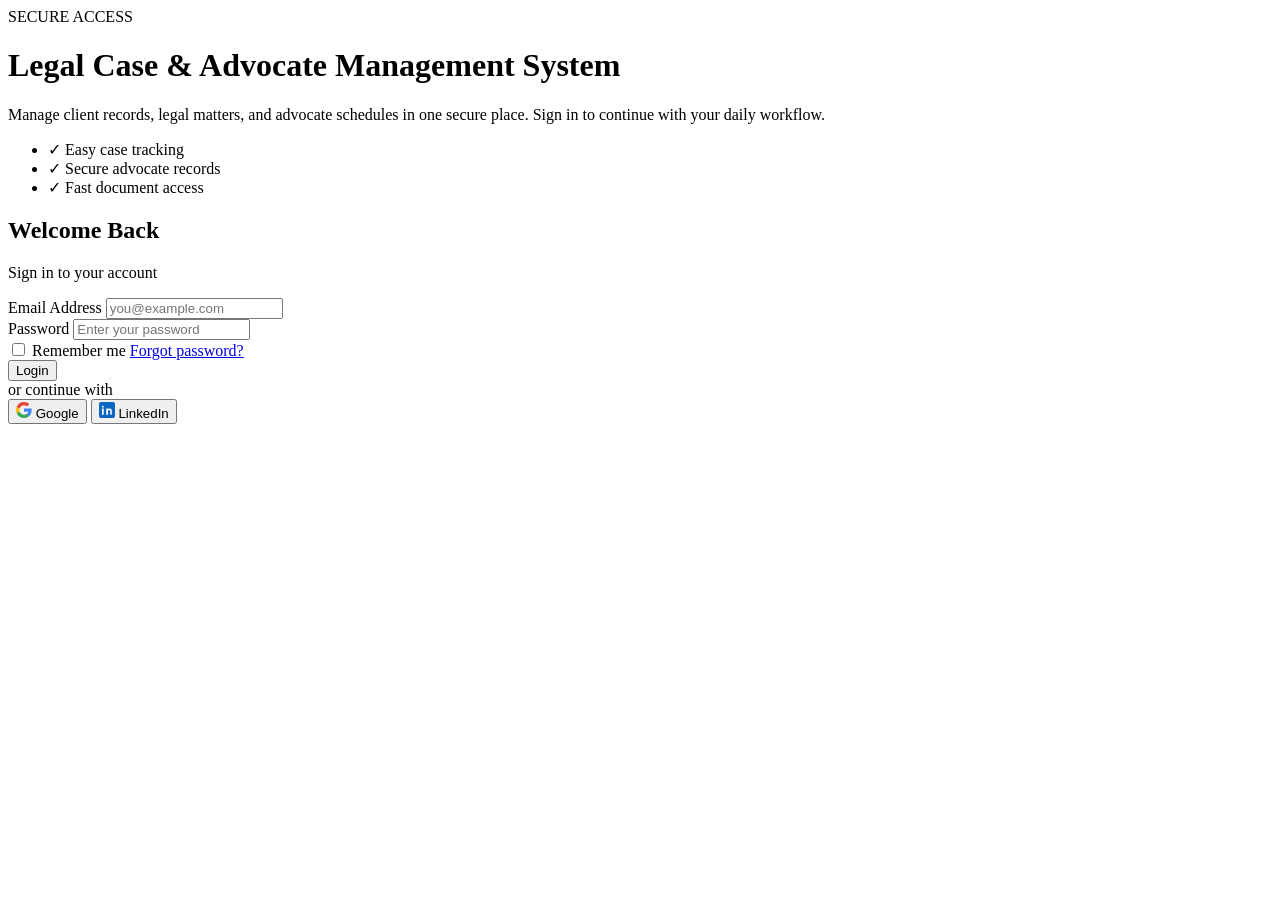
==== Auth-Login/login.html @ 061ab8a6 "Add updated Auth Login page" ====
<!DOCTYPE html>
<html lang="en">
<head>
<meta charset="UTF-8">
<meta name="viewport" content="width=device-width, initial-scale=1">
<title>Sign In — Legal Case &amp; Advocate Management System</title>

<link rel="preconnect" href="https://fonts.googleapis.com">
<link rel="preconnect" href="https://fonts.gstatic.com" crossorigin>
<link href="https://fonts.googleapis.com/css2?family=Spectral:wght@500;600;700&family=Karla:wght@400;500;600;700&display=swap" rel="stylesheet">

<link rel="stylesheet" href="css/login.css">
</head>

<body>

<div class="auth-card">

  <!-- ============ LEFT INFO PANEL ============ -->
  <div class="info-panel">
    <span class="tag">SECURE ACCESS</span>
    <h1>Legal Case &amp; Advocate Management System</h1>
    <p>Manage client records, legal matters, and advocate schedules in one secure place. Sign in to continue with your daily workflow.</p>

    <ul class="perks">
      <li><span class="tick">✓</span> Easy case tracking</li>
      <li><span class="tick">✓</span> Secure advocate records</li>
      <li><span class="tick">✓</span> Fast document access</li>
    </ul>
  </div>

  <!-- ============ RIGHT FORM PANEL ============ -->
  <div class="form-panel">

    <h2>Welcome Back</h2>
    <p class="sub">Sign in to your account</p>

    <!-- form + required + type="email" -> browser khud "@" check karega, JS ki zaroorat nahi -->
    <form action="dashboard.html">

      <div class="field">
        <label for="email">Email Address</label>
        <input type="email" id="email" name="email" placeholder="you@example.com" required>
      </div>

      <div class="field">
        <label for="password">Password</label>
        <input type="password" id="password" name="password" placeholder="Enter your password" required minlength="6">
      </div>

      <div class="row-between">
        <label class="remember">
          <input type="checkbox" id="remember">
          Remember me
        </label>
        <a href="#">Forgot password?</a>
      </div>

      <button class="btn-primary" type="submit">Login</button>

    </form>

    <div class="divider">or continue with</div>

    <div class="oauth">
      <button class="oauth-btn" type="button">
        <svg width="16" height="16" viewBox="0 0 18 18" xmlns="http://www.w3.org/2000/svg">
          <path d="M17.64 9.2c0-.64-.06-1.25-.16-1.84H9v3.48h4.84a4.14 4.14 0 0 1-1.8 2.72v2.26h2.9c1.7-1.57 2.7-3.87 2.7-6.62z" fill="#4285F4"/>
          <path d="M9 18c2.43 0 4.47-.8 5.96-2.18l-2.9-2.26c-.8.54-1.84.86-3.06.86-2.35 0-4.34-1.59-5.05-3.72H.95v2.33A9 9 0 0 0 9 18z" fill="#34A853"/>
          <path d="M3.95 10.7A5.4 5.4 0 0 1 3.67 9c0-.59.1-1.17.28-1.7V4.97H.95A9 9 0 0 0 0 9c0 1.45.35 2.83.95 4.03l3-2.33z" fill="#FBBC05"/>
          <path d="M9 3.58c1.32 0 2.51.46 3.44 1.35l2.58-2.58C13.46.89 11.43 0 9 0A9 9 0 0 0 .95 4.97l3 2.33C4.66 5.17 6.65 3.58 9 3.58z" fill="#EA4335"/>
        </svg>
        Google
      </button>
      <button class="oauth-btn" type="button">
        <svg width="16" height="16" viewBox="0 0 24 24" xmlns="http://www.w3.org/2000/svg">
          <rect width="24" height="24" rx="3" fill="#0A66C2"/>
          <path d="M7.1 9.6H4.4V19h2.7V9.6zM5.75 8.4c.92 0 1.5-.6 1.5-1.36-.02-.77-.58-1.35-1.48-1.35s-1.5.58-1.5 1.35c0 .76.57 1.36 1.46 1.36h.02zM19.6 19h-2.7v-5c0-1.26-.45-2.1-1.58-2.1-.86 0-1.37.58-1.6 1.14-.08.2-.1.48-.1.76V19h-2.7s.04-8.5 0-9.4h2.7v1.33c.36-.55 1-1.34 2.44-1.34 1.78 0 3.11 1.16 3.11 3.66V19z" fill="#FFFFFF"/>
        </svg>
        LinkedIn
      </button>
    </div>

  </div>

</div>

</body>
</html>
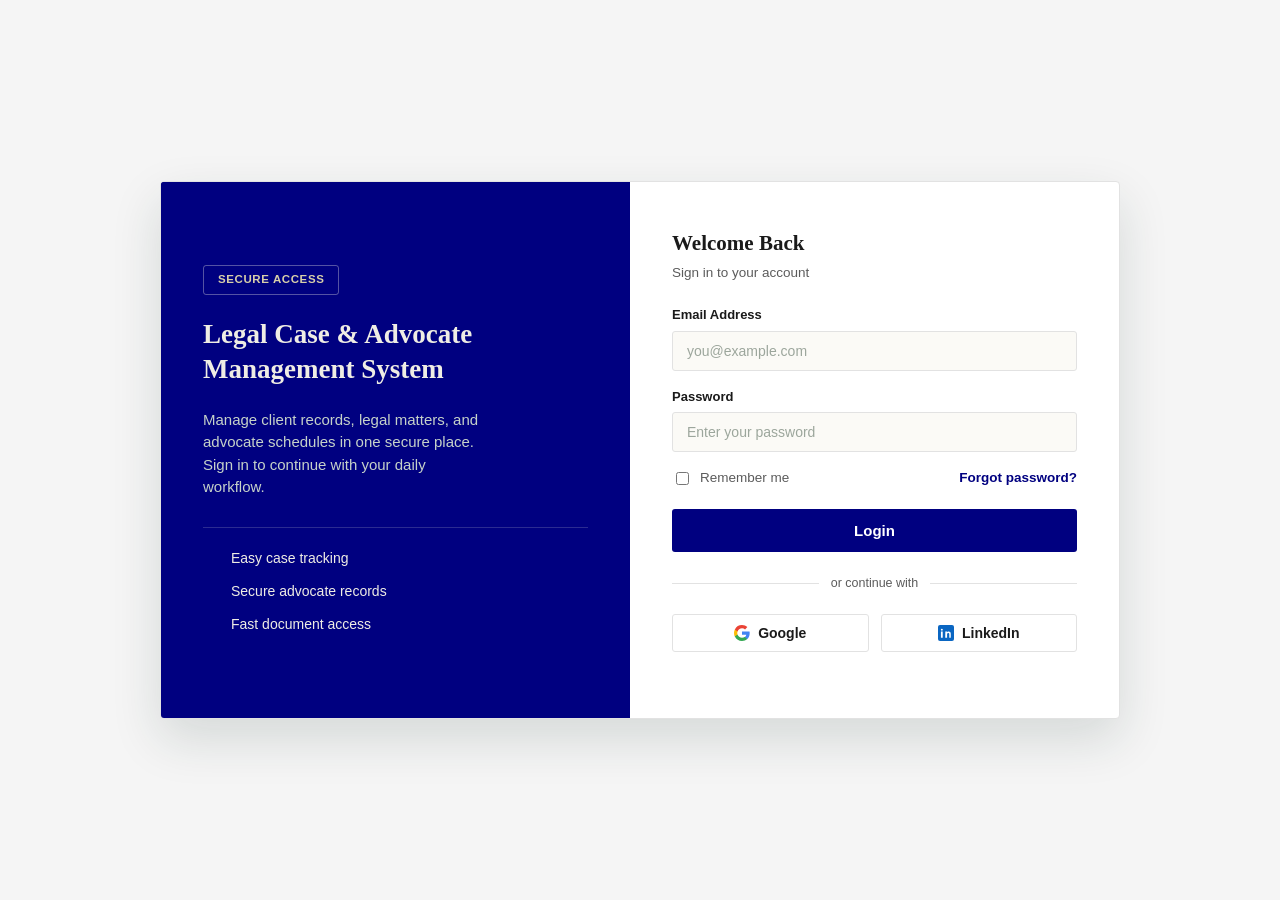
==== commit 4ec1ec6f: "Update Auth Login" ====
--- a/Auth-Login/login.html
+++ b/Auth-Login/login.html
@@ -9,7 +9,7 @@
 <link rel="preconnect" href="https://fonts.gstatic.com" crossorigin>
 <link href="https://fonts.googleapis.com/css2?family=Spectral:wght@500;600;700&family=Karla:wght@400;500;600;700&display=swap" rel="stylesheet">
 
-<link rel="stylesheet" href="css/login.css">
+<link rel="stylesheet" href="login.css">
 </head>
 
 <body>
--- a/Auth-Login/login.css
+++ b/Auth-Login/login.css
@@ -0,0 +1,292 @@
+/* ============================================================
+   COLORS - navy blue + light grey + white cards.
+   Team ke reference design se match kiya gaya navy blue theme.
+   ============================================================ */
+:root{
+  --navy:       #000080;
+  --navy-dark:  #00005C;
+  --navy-tint:  #E7E7F5;
+  --ink:        #1A1A1A;
+  --ink-soft:   #5B5B5B;
+  --paper:      #F5F5F5;
+  --card:       #FFFFFF;
+  --border:     #E2E2E2;
+}
+
+*{ box-sizing: border-box; }
+
+body{
+  margin: 0;
+  min-height: 100vh;
+  display: flex;
+  align-items: center;
+  justify-content: center;
+  background: var(--paper);
+  color: var(--ink);
+  font-family: 'Karla', Arial, sans-serif;
+  font-size: 15px;
+  line-height: 1.5;
+  padding: 24px;
+}
+
+h1, h2{
+  margin: 0;
+  font-family: 'Spectral', Georgia, serif;
+  font-weight: 600;
+}
+
+/* ============================================================
+   AUTH CARD
+   ============================================================ */
+.auth-card{
+  display: flex;
+  max-width: 960px;
+  width: 100%;
+  background: var(--card);
+  border-radius: 4px;
+  overflow: hidden;
+  box-shadow: 0 20px 50px rgba(21, 48, 41, 0.14);
+  border: 1px solid var(--border);
+}
+
+/* ---------- LEFT PANEL ---------- */
+.info-panel{
+  flex: 1 1 360px;
+  background: var(--navy);
+  color: #EFEDE4;
+  padding: 48px 42px;
+  display: flex;
+  flex-direction: column;
+  justify-content: center;
+  gap: 22px;
+  position: relative;
+}
+
+.info-panel::before{
+  content: "";
+  position: absolute;
+  top: 0; left: 0; right: 0;
+  height: 3px;
+  background: var(--navy);
+}
+
+.tag{
+  align-self: flex-start;
+  border: 1px solid rgba(239,237,228,0.35);
+  padding: 5px 14px;
+  border-radius: 3px;
+  font-size: 11.5px;
+  font-weight: 600;
+  letter-spacing: 0.6px;
+  color: #D8CFA9;
+}
+
+.info-panel h1{
+  font-size: 27px;
+  line-height: 1.3;
+}
+
+.info-panel p{
+  margin: 0;
+  color: #C6D2C9;
+  max-width: 34ch;
+}
+
+.perks{
+  list-style: none;
+  margin: 6px 0 0 0;
+  padding: 0;
+  display: flex;
+  flex-direction: column;
+  gap: 12px;
+  border-top: 1px solid rgba(239,237,228,0.18);
+  padding-top: 20px;
+}
+
+.perks li{
+  display: flex;
+  align-items: center;
+  gap: 10px;
+  font-size: 14px;
+}
+
+.tick{
+  width: 18px;
+  height: 18px;
+  border-radius: 50%;
+  border: 1px solid var(--navy);
+  color: var(--navy);
+  display: flex;
+  align-items: center;
+  justify-content: center;
+  font-size: 11px;
+  flex-shrink: 0;
+}
+
+/* ---------- RIGHT PANEL (form) ---------- */
+.form-panel{
+  flex: 1 1 380px;
+  padding: 46px 42px;
+  display: flex;
+  flex-direction: column;
+}
+
+.tabs{
+  display: flex;
+  border-bottom: 1px solid var(--border);
+  margin-bottom: 26px;
+}
+
+.tabs a{
+  padding: 10px 4px;
+  margin-right: 26px;
+  font-size: 14px;
+  font-weight: 600;
+  text-decoration: none;
+  color: var(--ink-soft);
+  border-bottom: 2px solid transparent;
+  margin-bottom: -1px;
+}
+
+.tabs a.active{
+  color: var(--navy);
+  border-bottom-color: var(--navy);
+}
+
+.form-panel h2{ font-size: 21px; }
+
+.form-panel .sub{
+  color: var(--ink-soft);
+  font-size: 13.5px;
+  margin: 4px 0 22px 0;
+}
+
+.field{
+  display: flex;
+  flex-direction: column;
+  gap: 6px;
+  margin-bottom: 16px;
+}
+
+.field label{
+  font-size: 13px;
+  font-weight: 600;
+}
+
+input[type="email"], input[type="password"], input[type="text"]{
+  font-family: 'Karla', Arial, sans-serif;
+  font-size: 14px;
+  padding: 11px 14px;
+  border: 1px solid var(--border);
+  border-radius: 3px;
+  background: #FBFAF6;
+  color: var(--ink);
+}
+
+input::placeholder{ color: #9CA69C; }
+
+input:focus{
+  outline: none;
+  border-color: var(--navy);
+  background: #FFFFFF;
+}
+
+.row-between{
+  display: flex;
+  align-items: center;
+  justify-content: space-between;
+  font-size: 13.5px;
+  margin-bottom: 20px;
+}
+
+.remember{
+  display: flex;
+  align-items: center;
+  gap: 8px;
+  color: var(--ink-soft);
+}
+
+.row-between a{
+  color: var(--navy);
+  text-decoration: none;
+  font-weight: 600;
+}
+
+.row-between a:hover{ text-decoration: underline; }
+
+.btn-primary{
+  width: 100%;
+  padding: 13px 0;
+  background: var(--navy);
+  color: #FFFFFF;
+  border: none;
+  border-radius: 3px;
+  font-family: 'Karla', Arial, sans-serif;
+  font-size: 15px;
+  font-weight: 700;
+  cursor: pointer;
+}
+
+.btn-primary:hover{ background: var(--navy-dark); }
+
+.divider{
+  display: flex;
+  align-items: center;
+  gap: 12px;
+  color: var(--ink-soft);
+  font-size: 12.5px;
+  margin: 22px 0;
+}
+
+.divider::before, .divider::after{
+  content: "";
+  flex: 1;
+  height: 1px;
+  background: var(--border);
+}
+
+.oauth{
+  display: flex;
+  gap: 12px;
+  margin-bottom: 20px;
+}
+
+.oauth-btn{
+  flex: 1;
+  display: flex;
+  align-items: center;
+  justify-content: center;
+  gap: 8px;
+  padding: 10px 0;
+  border: 1px solid var(--border);
+  border-radius: 3px;
+  background: #FFFFFF;
+  color: var(--ink);
+  font-family: 'Karla', Arial, sans-serif;
+  font-size: 14px;
+  font-weight: 600;
+  cursor: pointer;
+  text-align: center;
+}
+
+.oauth-btn:hover{ background: var(--navy-tint); }
+
+.foot-line{
+  text-align: center;
+  font-size: 13.5px;
+  color: var(--ink-soft);
+}
+
+.foot-line a{
+  color: var(--navy);
+  font-weight: 600;
+  text-decoration: none;
+}
+
+.foot-line a:hover{ text-decoration: underline; }
+
+@media (max-width: 760px){
+  .auth-card{ flex-direction: column; }
+  .info-panel{ padding: 36px 28px; }
+  .form-panel{ padding: 32px 28px; }
+}
